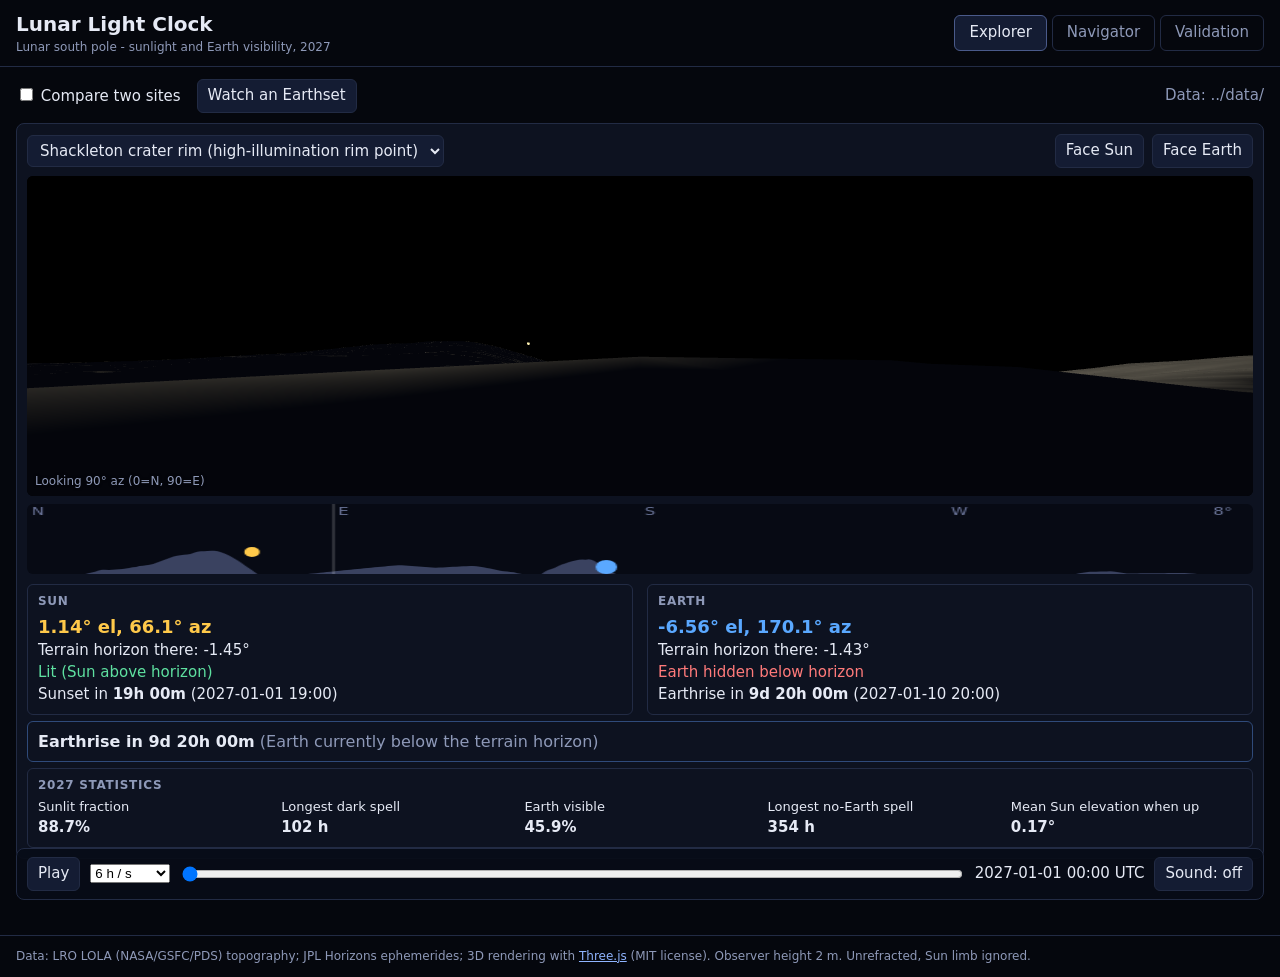
==== web/index.html @ 37528c15 "Fix validation numbers in the text, add an Earthset replay, fix mobile overflow" ====
<!doctype html>
<html lang="en">
<head>
<meta charset="utf-8">
<meta name="viewport" content="width=device-width, initial-scale=1">
<title>Lunar Light Clock</title>
<link rel="icon" href="data:,">
<link rel="stylesheet" href="style.css">
</head>
<body>
<div id="mockBanner" class="mock" hidden>MOCK DATA - synthetic terrain and ephemeris for UI testing. Not real lunar data.</div>
<header>
  <h1>Lunar Light Clock <span class="sub">Lunar south pole - sunlight and Earth visibility, 2027</span></h1>
  <nav>
    <button id="tabExplore" class="tab active" type="button">Explorer</button>
    <button id="tabNav" class="tab" type="button">Navigator</button>
    <button id="tabValid" class="tab" type="button">Validation</button>
  </nav>
</header>

<main id="explore">
  <div class="controls">
    <label class="chk"><input type="checkbox" id="compare"> Compare two sites</label>
    <button id="tour" type="button" title="Jump to the next Earthset at the selected site and follow Earth down behind the terrain">Watch an Earthset</button>
    <span id="tourMsg" class="muted" aria-live="polite"></span>
    <span id="loadMsg" class="muted">Loading data...</span>
  </div>
  <div id="views" class="views"></div>
  <div class="timebar">
    <button id="play" type="button" aria-label="Play">Play</button>
    <select id="speed" aria-label="Playback speed">
      <option value="3600000">1 h / s</option>
      <option value="21600000" selected>6 h / s</option>
      <option value="86400000">1 day / s</option>
      <option value="432000000">5 days / s</option>
    </select>
    <input type="range" id="slider" min="0" max="8759" value="0" step="1" aria-label="Time">
    <output id="utc">-</output>
    <button id="sonify" type="button" aria-pressed="false" title="Pitch follows the Sun elevation; silent while the Sun is hidden">Sound: off</button>
  </div>
</main>

<main id="navigator" hidden>
  <h2>Landing-site navigator</h2>
  <p class="note">Click the map or enter a latitude/longitude (degrees, east-positive) inside the 20 km window. Each point gets its own terrain horizon (2 m observer, rays out to the window edge) and is scored over 2027 on Sun and Earth visibility. Sun and Earth directions are taken from the window centre; within 10 km that shifts them by at most about 0.3 degrees. The NASA columns are the published 18.6-year, 0 m maps, so the difference also contains the observer-height and time-span effects described on the Validation tab. Ranking: mean of Sun and Earth fraction minus a small penalty for the longest dark spell. Yellow dots: 48 px grid; blue: points you picked (*).</p>
  <div class="controls">
    <select id="navSite" aria-label="Site"></select>
    <input id="navLat" placeholder="lat, e.g. -89.69" size="14" aria-label="Latitude"> <input id="navLon" placeholder="lon, e.g. 197.06" size="14" aria-label="Longitude">
    <button id="navGo" type="button">Add point</button> <button id="navCsv" type="button">Download CSV</button> <span id="navMsg" class="muted"></span>
  </div>
  <canvas id="navMap" class="navmap" width="512" height="512" aria-label="Terrain map, click to add a point"></canvas>
  <div id="navBody"></div>
</main>

<main id="validation" hidden>
  <h2>Validation: model vs. published values</h2>
  <div id="valBody"></div>
  <h3>Observer height band and 5x5 check</h3>
  <div id="bandBody"></div>
</main>

<footer>
  Data: LRO LOLA (NASA/GSFC/PDS) topography; JPL Horizons ephemerides; 3D rendering with
  <a href="https://threejs.org" rel="noopener">Three.js</a> (MIT license). Observer height 2 m. Unrefracted, Sun limb ignored.
</footer>
<script type="module" src="app.js"></script>
</body>
</html>
---- web/style.css ----
:root { --bg:#05070d; --panel:#0d1220; --line:#222b44; --text:#e6eaf5; --muted:#8e99b8; --sun:#ffc94a; --earth:#5aa8ff; --ok:#5ee0a0; --bad:#ff7a7a; }
* { box-sizing: border-box; }
body { margin:0; background:var(--bg); color:var(--text); font:15px/1.45 system-ui, Segoe UI, Roboto, sans-serif; min-height:100vh; display:flex; flex-direction:column; }
.mock { background:#b3261e; color:#fff; text-align:center; font-weight:700; padding:6px 10px; letter-spacing:.03em; }
.mock[hidden], [hidden] { display:none !important; }
header { display:flex; flex-wrap:wrap; gap:8px 20px; align-items:center; justify-content:space-between; padding:10px 16px; border-bottom:1px solid var(--line); }
h1 { margin:0; font-size:20px; } h1 .sub { display:block; font-size:12px; font-weight:400; color:var(--muted); }
h2 { margin:0 0 12px; font-size:18px; }
.tab { background:none; border:1px solid var(--line); color:var(--muted); padding:6px 14px; border-radius:6px; cursor:pointer; font:inherit; }
.tab.active { color:var(--text); border-color:#4a5a8a; background:#141c33; }
main { flex:1; padding:12px 16px; }
.controls { display:flex; gap:16px; align-items:center; margin-bottom:10px; flex-wrap:wrap; }
.muted { color:var(--muted); }
.views { display:grid; grid-template-columns:1fr; gap:12px; }
.views.two { grid-template-columns:1fr 1fr; }
.view { background:var(--panel); border:1px solid var(--line); border-radius:8px; padding:10px; min-width:0; }
.view select { background:#141c33; color:var(--text); border:1px solid var(--line); border-radius:6px; padding:5px 8px; font:inherit; }
.vhead { display:flex; gap:8px; align-items:center; flex-wrap:wrap; margin-bottom:8px; }
.vhead .btn { margin-left:auto; }
button, .btn { background:#141c33; color:var(--text); border:1px solid var(--line); border-radius:6px; padding:5px 10px; font:inherit; cursor:pointer; }
button:hover { border-color:#4a5a8a; }
.stage { position:relative; height:320px; background:#000; border-radius:6px; overflow:hidden; touch-action:none; cursor:grab; }
.stage canvas { width:100%; height:100%; display:block; }
.overlay { position:absolute; inset:0; display:flex; align-items:center; justify-content:center; text-align:center; padding:16px; color:var(--muted); background:rgba(0,0,0,.6); }
.compass { position:absolute; left:8px; bottom:6px; font-size:12px; color:var(--muted); text-shadow:0 0 3px #000; pointer-events:none; }
.strip { width:100%; height:70px; display:block; margin-top:8px; background:#070a14; border-radius:6px; }
.panel { display:grid; grid-template-columns:1fr 1fr; gap:6px 14px; margin-top:10px; }
.card { border:1px solid var(--line); border-radius:6px; padding:8px 10px; min-width:0; }
.card h3 { margin:0 0 4px; font-size:12px; text-transform:uppercase; letter-spacing:.06em; color:var(--muted); }
.big { font-size:18px; font-weight:600; }
.sun { color:var(--sun); } .earth { color:var(--earth); } .ok { color:var(--ok); } .bad { color:var(--bad); }
.card.wide { grid-column:1 / -1; }
.empty { color:var(--muted); font-style:italic; }
.stats { display:grid; grid-template-columns:repeat(auto-fit, minmax(140px, 1fr)); gap:4px 12px; font-size:13px; }
.stats b { display:block; font-size:15px; }
.timebar { position:sticky; bottom:0; display:flex; gap:10px; align-items:center; background:#080c18ee; border:1px solid var(--line); border-radius:8px; padding:8px 10px; margin-top:12px; }
.timebar input[type=range] { flex:1; min-width:80px; }
.timebar output { font-variant-numeric:tabular-nums; min-width:150px; text-align:right; }
table { border-collapse:collapse; width:100%; max-width:960px; }
th, td { border-bottom:1px solid var(--line); padding:7px 10px; text-align:left; font-size:14px; }
th { color:var(--muted); font-weight:500; }
td.num { text-align:right; font-variant-numeric:tabular-nums; }
.note { color:var(--muted); font-size:13px; margin-top:10px; max-width:760px; }
footer { padding:12px 16px; border-top:1px solid var(--line); color:var(--muted); font-size:12px; }
footer a { color:#8fb4ff; }
@media (max-width:760px) {
  .views.two { grid-template-columns:1fr; }
  .stage { height:240px; }
  .panel { grid-template-columns:1fr; }
  .timebar { flex-wrap:wrap; } .timebar output { min-width:0; flex:1 0 100%; text-align:left; }
  td, th { padding:6px 4px; font-size:12px; }
}
.navmap { width:100%; max-width:512px; aspect-ratio:1; background:#000; border-radius:6px; cursor:crosshair; margin:8px 0; display:block; }
.hl td { background:#1a2442; }
#navigator input, #navigator select { background:#141c33; color:var(--text); border:1px solid var(--line); border-radius:6px; padding:5px 8px; font:inherit; }
.earthset { grid-column:1 / -1; font-size:16px; border-color:#2f4a7a; }
h3 { font-size:15px; margin:18px 0 6px; }
.vhead select, #navigator select { max-width:100%; min-width:0; }
#tourMsg { flex:1 1 260px; }
@media (max-width:760px) { .vhead select { flex:1 1 100%; } .controls { gap:8px; } #navigator input { width:100%; } }
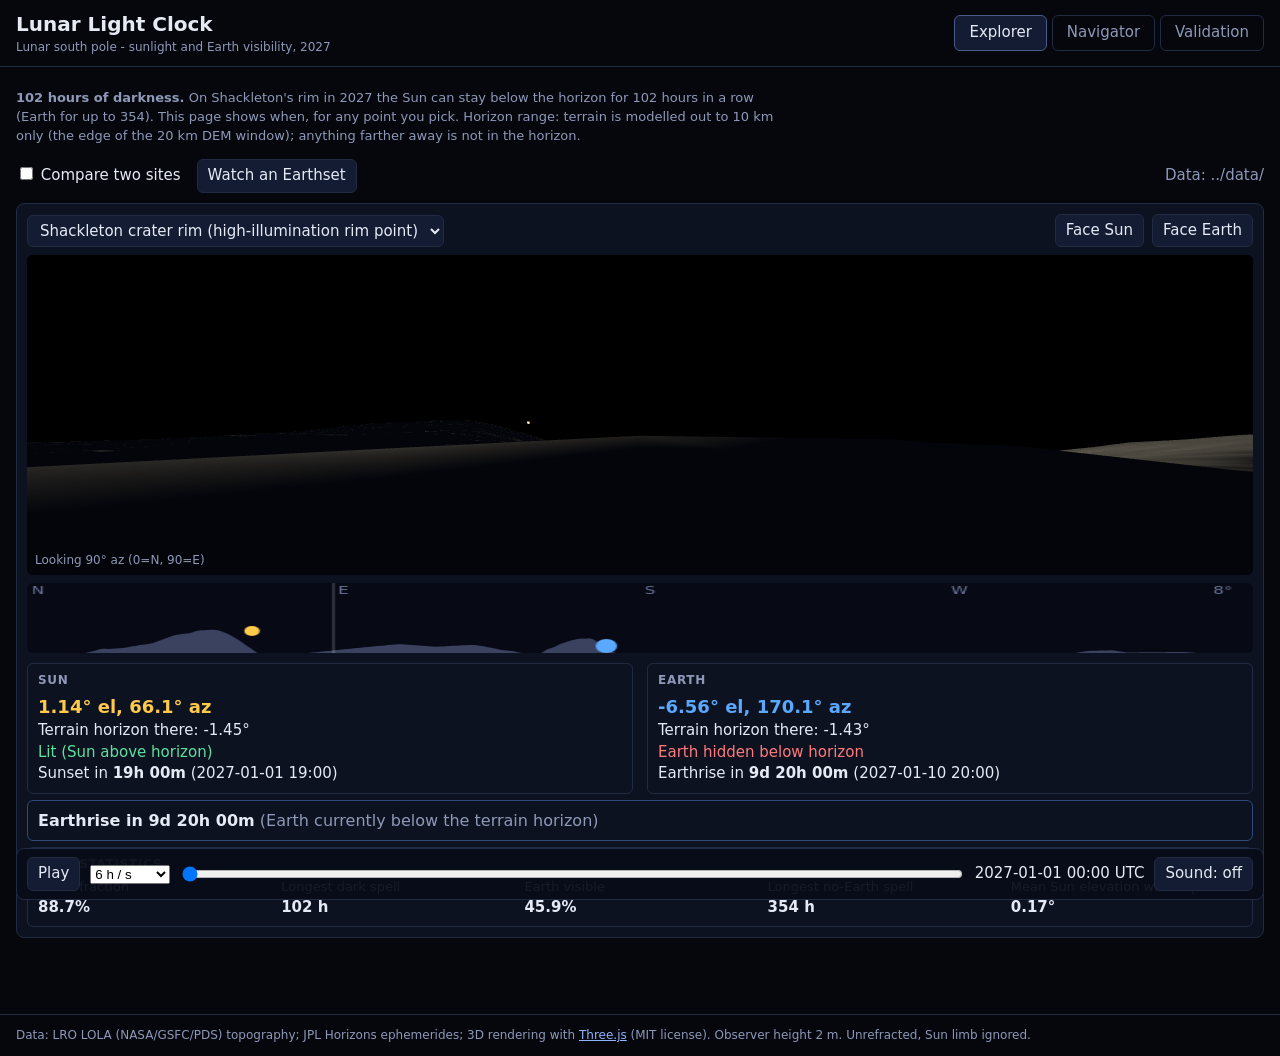
==== commit c99ef08f: "Fix empty Validation columns, add the 102-hour opening line and a 10 km horizon note The Validation " ====
--- a/web/index.html
+++ b/web/index.html
@@ -19,6 +19,7 @@
 </header>
 
 <main id="explore">
+  <p class="note"><strong>102 hours of darkness.</strong> On Shackleton's rim in 2027 the Sun can stay below the horizon for 102 hours in a row (Earth for up to 354). This page shows when, for any point you pick. Horizon range: terrain is modelled out to 10 km only (the edge of the 20 km DEM window); anything farther away is not in the horizon.</p>
   <div class="controls">
     <label class="chk"><input type="checkbox" id="compare"> Compare two sites</label>
     <button id="tour" type="button" title="Jump to the next Earthset at the selected site and follow Earth down behind the terrain">Watch an Earthset</button>
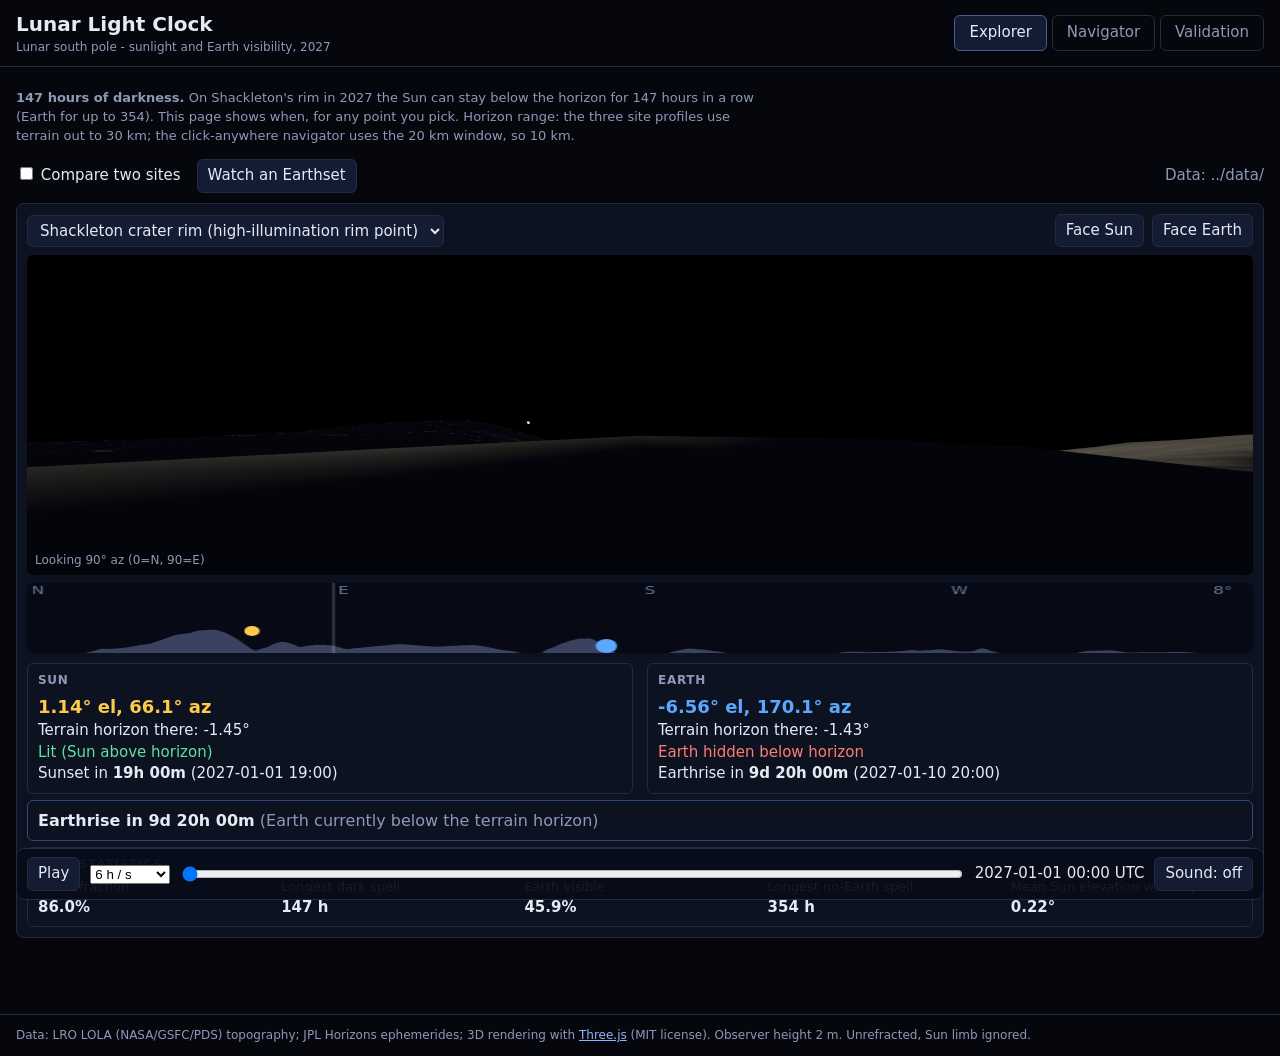
==== commit ae04b6a5: "Extend horizon rays from 10 km to 30 km I pulled a 64 km LOLA window per site and re-ran the horizon" ====
--- a/web/index.html
+++ b/web/index.html
@@ -19,7 +19,7 @@
 </header>
 
 <main id="explore">
-  <p class="note"><strong>102 hours of darkness.</strong> On Shackleton's rim in 2027 the Sun can stay below the horizon for 102 hours in a row (Earth for up to 354). This page shows when, for any point you pick. Horizon range: terrain is modelled out to 10 km only (the edge of the 20 km DEM window); anything farther away is not in the horizon.</p>
+  <p class="note"><strong>147 hours of darkness.</strong> On Shackleton's rim in 2027 the Sun can stay below the horizon for 147 hours in a row (Earth for up to 354). This page shows when, for any point you pick. Horizon range: the three site profiles use terrain out to 30 km; the click-anywhere navigator uses the 20 km window, so 10 km.</p>
   <div class="controls">
     <label class="chk"><input type="checkbox" id="compare"> Compare two sites</label>
     <button id="tour" type="button" title="Jump to the next Earthset at the selected site and follow Earth down behind the terrain">Watch an Earthset</button>
@@ -43,13 +43,15 @@
 
 <main id="navigator" hidden>
   <h2>Landing-site navigator</h2>
-  <p class="note">Click the map or enter a latitude/longitude (degrees, east-positive) inside the 20 km window. Each point gets its own terrain horizon (2 m observer, rays out to the window edge) and is scored over 2027 on Sun and Earth visibility. Sun and Earth directions are taken from the window centre; within 10 km that shifts them by at most about 0.3 degrees. The NASA columns are the published 18.6-year, 0 m maps, so the difference also contains the observer-height and time-span effects described on the Validation tab. Ranking: mean of Sun and Earth fraction minus a small penalty for the longest dark spell. Yellow dots: 48 px grid; blue: points you picked (*).</p>
+  <p class="note">Click the map or enter a latitude/longitude (degrees, east-positive) inside the 20 km window. Each point gets its own terrain horizon (observer height selectable: 0 m matches the NASA maps, default 2 m; rays out to the window edge) and is scored over 2027 on Sun and Earth visibility. Sun and Earth directions are taken from the window centre; within 10 km that shifts them by at most about 0.3 degrees. The NASA columns are the published 18.6-year, 0 m maps, so the difference also contains the observer-height and time-span effects described on the Validation tab. Our Earth fraction is an upper bound: Earth stays only a few degrees above the horizon and terrain beyond the window is missing (some rim points read 100% where NASA shows about 50%). Ranking: mean of Sun and Earth fraction (the lower of ours and NASA's Earth value) minus a small penalty for the longest dark spell. Yellow dots: 48 px grid; blue: points you picked (*).</p>
   <div class="controls">
     <select id="navSite" aria-label="Site"></select>
+    <select id="navH" aria-label="Observer height"><option value="0">0 m (as NASA maps)</option><option value="2" selected>2 m (rover mast)</option><option value="5">5 m</option></select>
     <input id="navLat" placeholder="lat, e.g. -89.69" size="14" aria-label="Latitude"> <input id="navLon" placeholder="lon, e.g. 197.06" size="14" aria-label="Longitude">
     <button id="navGo" type="button">Add point</button> <button id="navCsv" type="button">Download CSV</button> <span id="navMsg" class="muted"></span>
   </div>
   <canvas id="navMap" class="navmap" width="512" height="512" aria-label="Terrain map, click to add a point"></canvas>
+  <p class="note"><strong>Horizon range:</strong> the three site rows are computed with rays out to 30 km on a 64 km LOLA window. Going from 10.24 to 30 km lowered the Shackleton Sun fraction from 88.7% to 86.0% and lengthened its longest dark spell from 102 h to 147 h. Points you click in the navigator still use the 20 km window (10 km rays), so their Sun hours are an upper bound for rim points with far ridges. Terrain beyond 30 km is not modelled.</p>
   <div id="navBody"></div>
 </main>
 
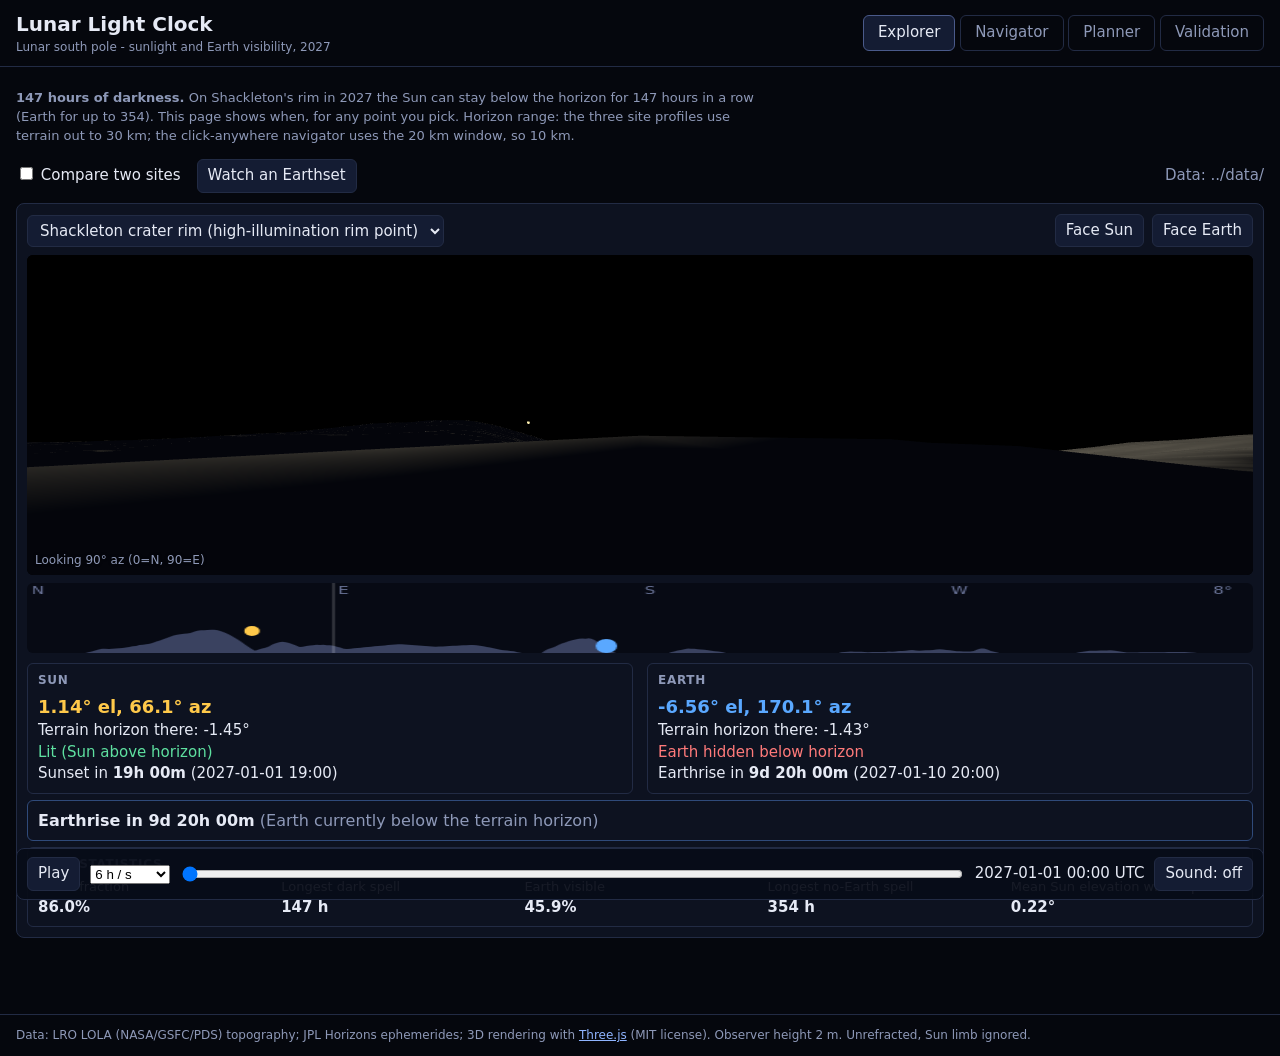
==== commit 146296c6: "Add landing window planner and delay scenario panel New Planner tab: for each 2027 landing day it sc" ====
--- a/web/index.html
+++ b/web/index.html
@@ -14,6 +14,7 @@
   <nav>
     <button id="tabExplore" class="tab active" type="button">Explorer</button>
     <button id="tabNav" class="tab" type="button">Navigator</button>
+    <button id="tabPlan" class="tab" type="button">Planner</button>
     <button id="tabValid" class="tab" type="button">Validation</button>
   </nav>
 </header>
@@ -55,6 +56,23 @@
   <div id="navBody"></div>
 </main>
 
+<main id="planner" hidden>
+  <h2>Landing window planner</h2>
+  <p class="note">For every possible landing day of 2027, the 14 days after landing (about one lunar daylight period) are scored from this site's hourly Sun and Earth visibility. <strong>Score = min(Sun fraction, Earth fraction)</strong>: the weaker of power and direct-to-Earth line of sight; no other weighting is applied. The top 5 are non-overlapping windows (start days at least 14 days apart), ties broken by the shorter longest dark spell. Late-December days are grey because 14 days would run past the end of the 2027 data. All values come from one year of data (2027) and carry the +-10 point uncertainty described on the Validation tab (docs/validation.md); read small differences between dates or sites as ties.</p>
+  <div class="controls"><select id="plSite" aria-label="Site"></select> <span id="plMsg" class="muted"></span></div>
+  <canvas id="plHeat" class="planheat" width="730" height="60" aria-label="Calendar heat map: top row Sun, bottom row Earth, one column per landing day; click to choose a landing date"></canvas>
+  <p class="note">Top row: Sun fraction in the 14 days after landing on that day. Bottom row: Earth fraction. Brighter is more visible. Click a day to use it as the planned landing date.</p>
+  <h3>Best 5 windows</h3>
+  <table id="plTop"></table>
+  <h2>Delay scenario</h2>
+  <div class="controls">
+    <label>Planned landing <input type="date" id="plDate"></label>
+    <label>Delay <input type="range" id="plDelay" min="1" max="30" value="7"> <output id="plDelayN">+7 d</output></label>
+  </div>
+  <div id="plDelayBody"></div>
+  <p class="note">Same score as above. If the planned date slips, this compares the same site and the other two sites on the delayed date and marks the highest score. It only compares these three sites and these start days; it does not model fuel, trajectory or mission constraints.</p>
+</main>
+
 <main id="validation" hidden>
   <h2>Validation: model vs. published values</h2>
   <div id="valBody"></div>
--- a/web/style.css
+++ b/web/style.css
@@ -58,3 +58,7 @@
 .vhead select, #navigator select { max-width:100%; min-width:0; }
 #tourMsg { flex:1 1 260px; }
 @media (max-width:760px) { .vhead select { flex:1 1 100%; } .controls { gap:8px; } #navigator input { width:100%; } }
+
+.planheat { width:100%; max-width:960px; height:60px; background:#000; border-radius:6px; cursor:pointer; display:block; margin:8px 0; }
+#plTop tr[data-day] { cursor:pointer; }
+tr.best td { background:#16301f; }
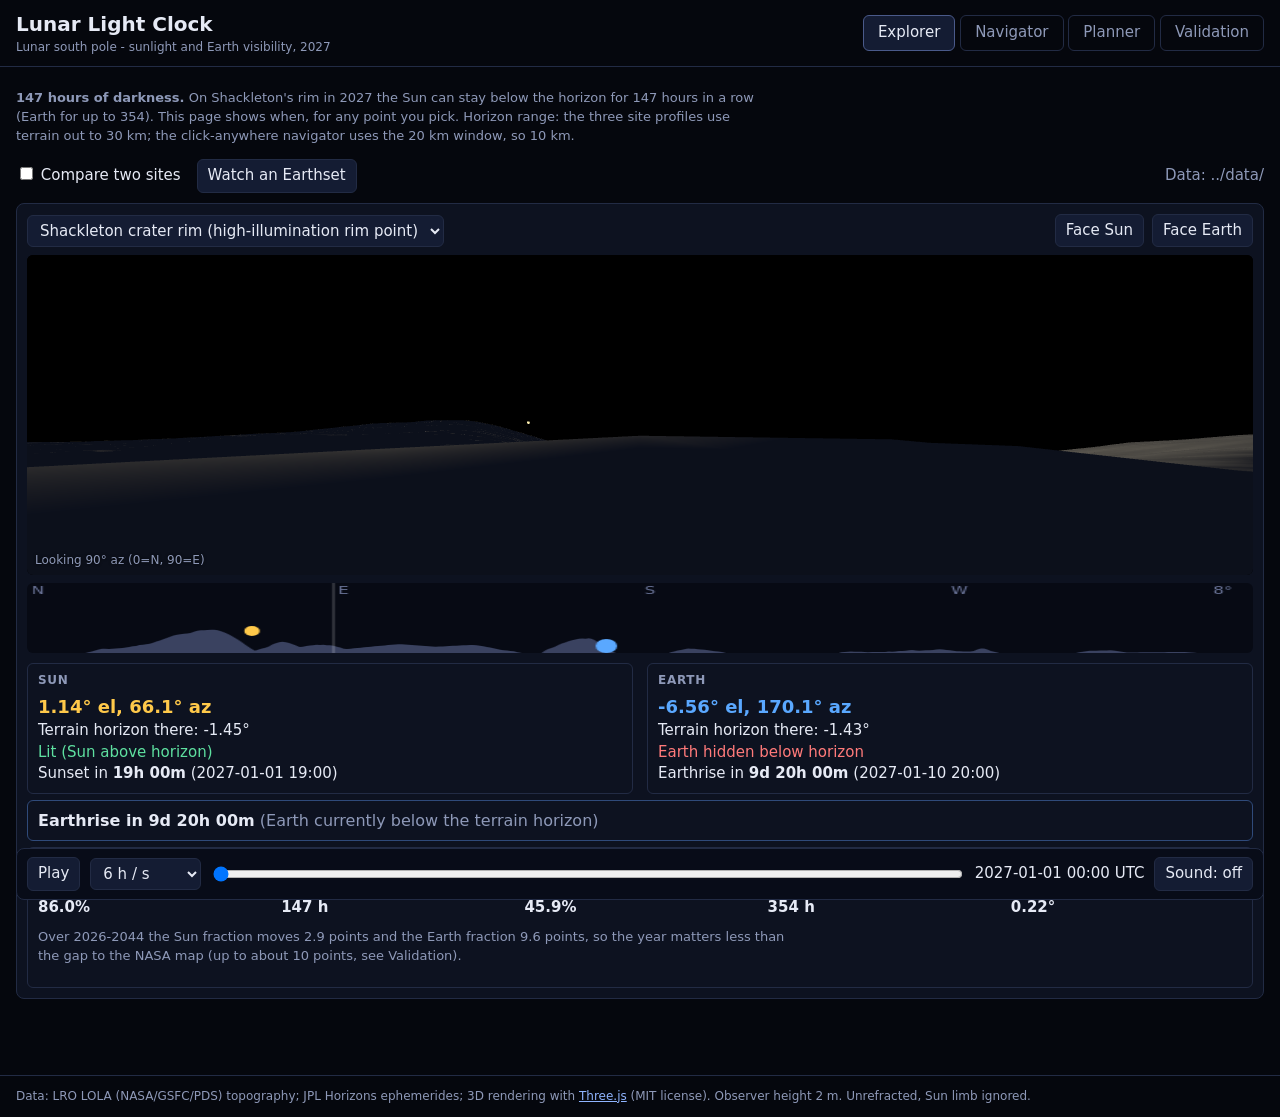
==== commit 35208072: "Fix the things the jury review turned up I went through the docs and fixed the lines that still talk" ====
--- a/web/index.html
+++ b/web/index.html
@@ -44,21 +44,28 @@
 
 <main id="navigator" hidden>
   <h2>Landing-site navigator</h2>
-  <p class="note">Click the map or enter a latitude/longitude (degrees, east-positive) inside the 20 km window. Each point gets its own terrain horizon (observer height selectable: 0 m matches the NASA maps, default 2 m; rays out to the window edge) and is scored over 2027 on Sun and Earth visibility. Sun and Earth directions are taken from the window centre; within 10 km that shifts them by at most about 0.3 degrees. The NASA columns are the published 18.6-year, 0 m maps, so the difference also contains the observer-height and time-span effects described on the Validation tab. Our Earth fraction is an upper bound: Earth stays only a few degrees above the horizon and terrain beyond the window is missing (some rim points read 100% where NASA shows about 50%). Ranking: mean of Sun and Earth fraction (the lower of ours and NASA's Earth value) minus a small penalty for the longest dark spell. Yellow dots: 48 px grid; blue: points you picked (*).</p>
+  <p class="note">Click the map or type a latitude/longitude (degrees, east-positive) to score any point within about 10 km of the site. Each point gets its own terrain horizon and is ranked on how often it sees the Sun and the Earth in 2027. Yellow dots: grid points; blue: points you picked (*).</p>
+  <details class="note"><summary>How the ranking works and where it is weak</summary>
+  <p>Ranking: mean of Sun and Earth fraction (the lower of ours and NASA's Earth value) minus a small penalty for the longest dark spell. Observer height is selectable: 0 m matches the NASA maps, 2 m is the default. Sun and Earth directions are taken from the window centre; within 10 km that shifts them by at most about 0.3 degrees.</p>
+  <p>The NASA columns are the published 18.6-year, 0 m maps, so the difference also contains the observer-height and time-span effects described on the Validation tab. Our Earth fraction is an upper bound: Earth stays only a few degrees above the horizon and terrain beyond the window is missing (some rim points read 100% where NASA shows about 50%).</p>
+  </details>
   <div class="controls">
     <select id="navSite" aria-label="Site"></select>
     <select id="navH" aria-label="Observer height"><option value="0">0 m (as NASA maps)</option><option value="2" selected>2 m (rover mast)</option><option value="5">5 m</option></select>
-    <input id="navLat" placeholder="lat, e.g. -89.69" size="14" aria-label="Latitude"> <input id="navLon" placeholder="lon, e.g. 197.06" size="14" aria-label="Longitude">
+    <input id="navLat" placeholder="lat, e.g. -89.686" size="14" aria-label="Latitude"> <input id="navLon" placeholder="lon, e.g. 197.063" size="14" aria-label="Longitude">
     <button id="navGo" type="button">Add point</button> <button id="navCsv" type="button">Download CSV</button> <span id="navMsg" class="muted"></span>
   </div>
   <canvas id="navMap" class="navmap" width="512" height="512" aria-label="Terrain map, click to add a point"></canvas>
-  <p class="note"><strong>Horizon range:</strong> the three site rows are computed with rays out to 30 km on a 64 km LOLA window. Going from 10.24 to 30 km lowered the Shackleton Sun fraction from 88.7% to 86.0% and lengthened its longest dark spell from 102 h to 147 h. Points you click in the navigator still use the 20 km window (10 km rays), so their Sun hours are an upper bound for rim points with far ridges. Terrain beyond 30 km is not modelled.</p>
+  <p class="note"><strong>Why these numbers differ from the Explorer tab:</strong> points here only see terrain out to 10 km (20 km window), the Explorer uses 30 km. At the Shackleton site that is 88.7% Sun and a 102 h longest dark spell here against 86.0% and 147 h there. Trust the Explorer value for the three sites; for other points read Sun hours as an upper bound.</p>
   <div id="navBody"></div>
 </main>
 
 <main id="planner" hidden>
   <h2>Landing window planner</h2>
-  <p class="note">For every possible landing day of 2027, the 14 days after landing (about one lunar daylight period) are scored from this site's hourly Sun and Earth visibility. <strong>Score = min(Sun fraction, Earth fraction)</strong>: the weaker of power and direct-to-Earth line of sight; no other weighting is applied. The top 5 are non-overlapping windows (start days at least 14 days apart), ties broken by the shorter longest dark spell. Late-December days are grey because 14 days would run past the end of the 2027 data. All values come from one year of data (2027) and carry the +-10 point uncertainty described on the Validation tab (docs/validation.md); read small differences between dates or sites as ties.</p>
+  <p class="note">Pick a landing day: each day of 2027 is scored on the 14 days that follow it (about one lunar daylight period). <strong>Score = min(Sun fraction, Earth fraction)</strong>, the weaker of power and direct-to-Earth contact.</p>
+  <details class="note"><summary>Details and limits</summary>
+  <p>The top 5 are non-overlapping windows (start days at least 14 days apart), ties broken by the shorter longest dark spell. Late-December days are grey because 14 days would run past the end of the 2027 data. All values come from one year of data and carry the +-10 point uncertainty described on the Validation tab; read small differences between dates or sites as ties.</p>
+  </details>
   <div class="controls"><select id="plSite" aria-label="Site"></select> <span id="plMsg" class="muted"></span></div>
   <canvas id="plHeat" class="planheat" width="730" height="60" aria-label="Calendar heat map: top row Sun, bottom row Earth, one column per landing day; click to choose a landing date"></canvas>
   <p class="note">Top row: Sun fraction in the 14 days after landing on that day. Bottom row: Earth fraction. Brighter is more visible. Click a day to use it as the planned landing date.</p>
--- a/web/style.css
+++ b/web/style.css
@@ -14,7 +14,7 @@
 .views { display:grid; grid-template-columns:1fr; gap:12px; }
 .views.two { grid-template-columns:1fr 1fr; }
 .view { background:var(--panel); border:1px solid var(--line); border-radius:8px; padding:10px; min-width:0; }
-.view select { background:#141c33; color:var(--text); border:1px solid var(--line); border-radius:6px; padding:5px 8px; font:inherit; }
+.view select, .timebar select, #planner select, #planner input { background:#141c33; color:var(--text); border:1px solid var(--line); border-radius:6px; padding:5px 8px; font:inherit; }
 .vhead { display:flex; gap:8px; align-items:center; flex-wrap:wrap; margin-bottom:8px; }
 .vhead .btn { margin-left:auto; }
 button, .btn { background:#141c33; color:var(--text); border:1px solid var(--line); border-radius:6px; padding:5px 10px; font:inherit; cursor:pointer; }
@@ -33,10 +33,12 @@
 .empty { color:var(--muted); font-style:italic; }
 .stats { display:grid; grid-template-columns:repeat(auto-fit, minmax(140px, 1fr)); gap:4px 12px; font-size:13px; }
 .stats b { display:block; font-size:15px; }
-.timebar { position:sticky; bottom:0; display:flex; gap:10px; align-items:center; background:#080c18ee; border:1px solid var(--line); border-radius:8px; padding:8px 10px; margin-top:12px; }
+.timebar { position:sticky; bottom:0; display:flex; gap:10px; align-items:center; background:#080c18; border:1px solid var(--line); border-radius:8px; padding:8px 10px; margin-top:12px; }
 .timebar input[type=range] { flex:1; min-width:80px; }
 .timebar output { font-variant-numeric:tabular-nums; min-width:150px; text-align:right; }
 table { border-collapse:collapse; width:100%; max-width:960px; }
+#navBody, #valBody, #bandBody, #plDelayBody { overflow-x:auto; }
+details.note summary { cursor:pointer; }
 th, td { border-bottom:1px solid var(--line); padding:7px 10px; text-align:left; font-size:14px; }
 th { color:var(--muted); font-weight:500; }
 td.num { text-align:right; font-variant-numeric:tabular-nums; }
@@ -47,7 +49,7 @@
   .views.two { grid-template-columns:1fr; }
   .stage { height:240px; }
   .panel { grid-template-columns:1fr; }
-  .timebar { flex-wrap:wrap; } .timebar output { min-width:0; flex:1 0 100%; text-align:left; }
+  .timebar { flex-wrap:wrap; position:static; } .timebar output { min-width:0; flex:1 0 100%; text-align:left; }
   td, th { padding:6px 4px; font-size:12px; }
 }
 .navmap { width:100%; max-width:512px; aspect-ratio:1; background:#000; border-radius:6px; cursor:crosshair; margin:8px 0; display:block; }
@@ -55,7 +57,7 @@
 #navigator input, #navigator select { background:#141c33; color:var(--text); border:1px solid var(--line); border-radius:6px; padding:5px 8px; font:inherit; }
 .earthset { grid-column:1 / -1; font-size:16px; border-color:#2f4a7a; }
 h3 { font-size:15px; margin:18px 0 6px; }
-.vhead select, #navigator select { max-width:100%; min-width:0; }
+.vhead select, #navigator select, #planner select { max-width:100%; min-width:0; }
 #tourMsg { flex:1 1 260px; }
 @media (max-width:760px) { .vhead select { flex:1 1 100%; } .controls { gap:8px; } #navigator input { width:100%; } }
 
